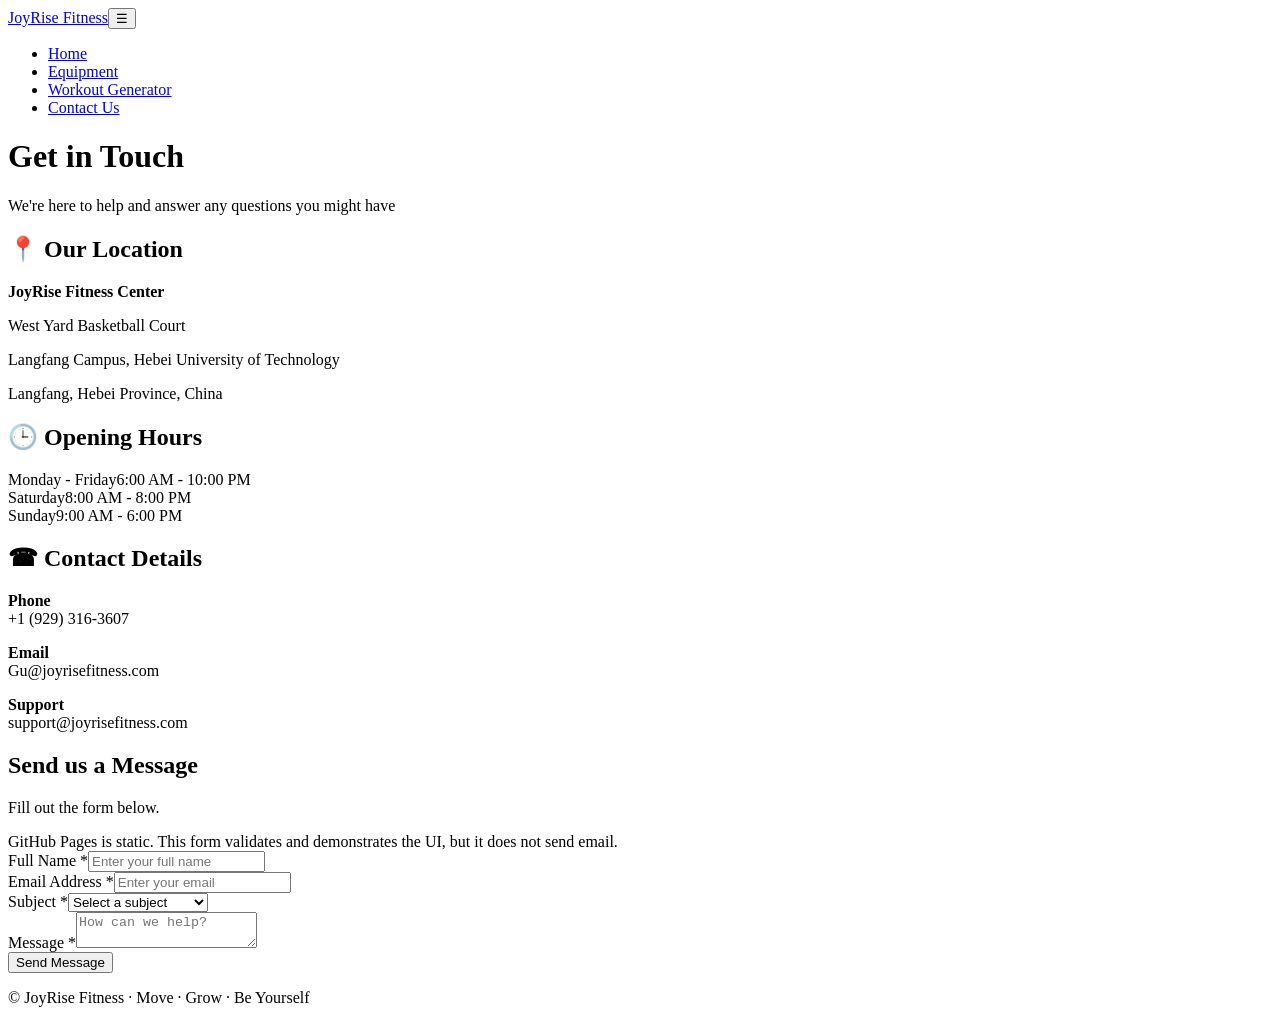
==== contact.html @ 9ea26938 "Add files via upload" ====
<!doctype html><html lang="en"><head><meta charset="utf-8"><meta name="viewport" content="width=device-width,initial-scale=1"><meta name="description" content="JoyRise Fitness — equipment tutorials and personalized workout planning."><title>Contact Us - JoyRise Fitness</title><link rel="stylesheet" href="assets/site.css"><link rel="icon" href="favicon.ico"></head><body><header class="glass-nav"><div class="nav-content"><a class="logo" href="index.html">JoyRise Fitness</a><button class="nav-toggle" aria-label="Toggle navigation">☰</button><ul class="nav-links"><li><a href="index.html">Home</a></li><li><a href="equipment.html">Equipment</a></li><li><a href="generator.html">Workout Generator</a></li><li><a href="contact.html">Contact Us</a></li></ul></div></header><main><div class="contact-container"><div class="contact-header"><h1 class="contact-title">Get in Touch</h1><p class="contact-subtitle">We're here to help and answer any questions you might have</p></div><div class="contact-content"><div class="contact-info-section"><section class="contact-info-card glass-card"><div class="info-header"><h2>📍 Our Location</h2></div><div class="info-content"><p><strong>JoyRise Fitness Center</strong></p><p>West Yard Basketball Court</p><p>Langfang Campus, Hebei University of Technology</p><p>Langfang, Hebei Province, China</p></div></section><section class="contact-info-card glass-card"><div class="info-header"><h2>🕒 Opening Hours</h2></div><div class="info-content"><div class="hours-row"><span>Monday - Friday</span><span>6:00 AM - 10:00 PM</span></div><div class="hours-row"><span>Saturday</span><span>8:00 AM - 8:00 PM</span></div><div class="hours-row"><span>Sunday</span><span>9:00 AM - 6:00 PM</span></div></div></section><section class="contact-info-card glass-card"><div class="info-header"><h2>☎ Contact Details</h2></div><div class="info-content"><p><strong>Phone</strong><br>+1 (929) 316-3607</p><p><strong>Email</strong><br>Gu@joyrisefitness.com</p><p><strong>Support</strong><br>support@joyrisefitness.com</p></div></section></div><section class="form-container glass-card"><div class="form-header"><h2>Send us a Message</h2><p>Fill out the form below.</p></div><div class="demo-note">GitHub Pages is static. This form validates and demonstrates the UI, but it does not send email.</div><div id="contactNotice" class="alert success" hidden></div><form id="contactForm"><div class="form-row"><div class="form-group"><label for="Name">Full Name *</label><input id="Name" class="form-input" required placeholder="Enter your full name"></div><div class="form-group"><label for="Email">Email Address *</label><input id="Email" type="email" class="form-input" required placeholder="Enter your email"></div></div><div class="form-group"><label for="Subject">Subject *</label><select id="Subject" class="form-select" required><option value="">Select a subject</option><option>Membership Inquiry</option><option>Personal Training</option><option>Group Classes</option><option>Equipment</option><option>Other</option></select></div><div class="form-group"><label for="Message">Message *</label><textarea id="Message" class="form-textarea" required placeholder="How can we help?"></textarea></div><button class="form-submit-btn" type="submit">Send Message</button></form></section></div></div></main><footer><p>&copy; <span data-year></span> JoyRise Fitness · Move · Grow · Be Yourself</p></footer><div id="toastRoot" class="toast-root"></div><script src="js/data.js"></script><script src="js/common.js"></script><script src="js/contact.js"></script></body></html>
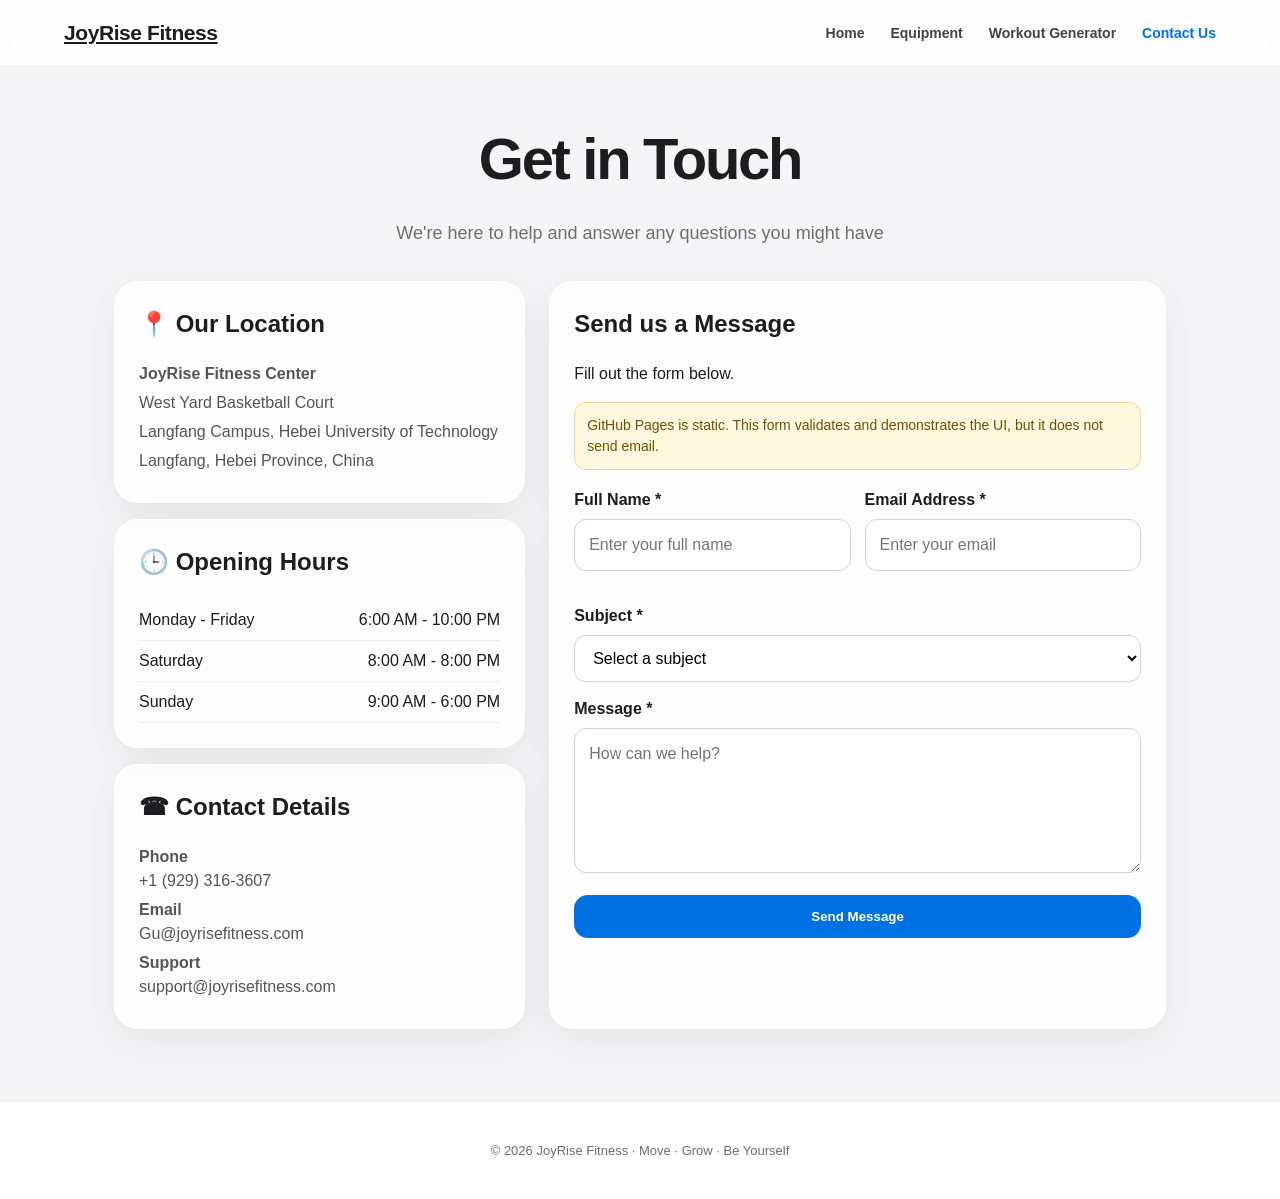
==== commit 96c949cd: "Fix GitHub Pages asset paths and static demo" ====
--- a/contact.html
+++ b/contact.html
@@ -1 +1 @@
-<!doctype html><html lang="en"><head><meta charset="utf-8"><meta name="viewport" content="width=device-width,initial-scale=1"><meta name="description" content="JoyRise Fitness — equipment tutorials and personalized workout planning."><title>Contact Us - JoyRise Fitness</title><link rel="stylesheet" href="assets/site.css"><link rel="icon" href="favicon.ico"></head><body><header class="glass-nav"><div class="nav-content"><a class="logo" href="index.html">JoyRise Fitness</a><button class="nav-toggle" aria-label="Toggle navigation">☰</button><ul class="nav-links"><li><a href="index.html">Home</a></li><li><a href="equipment.html">Equipment</a></li><li><a href="generator.html">Workout Generator</a></li><li><a href="contact.html">Contact Us</a></li></ul></div></header><main><div class="contact-container"><div class="contact-header"><h1 class="contact-title">Get in Touch</h1><p class="contact-subtitle">We're here to help and answer any questions you might have</p></div><div class="contact-content"><div class="contact-info-section"><section class="contact-info-card glass-card"><div class="info-header"><h2>📍 Our Location</h2></div><div class="info-content"><p><strong>JoyRise Fitness Center</strong></p><p>West Yard Basketball Court</p><p>Langfang Campus, Hebei University of Technology</p><p>Langfang, Hebei Province, China</p></div></section><section class="contact-info-card glass-card"><div class="info-header"><h2>🕒 Opening Hours</h2></div><div class="info-content"><div class="hours-row"><span>Monday - Friday</span><span>6:00 AM - 10:00 PM</span></div><div class="hours-row"><span>Saturday</span><span>8:00 AM - 8:00 PM</span></div><div class="hours-row"><span>Sunday</span><span>9:00 AM - 6:00 PM</span></div></div></section><section class="contact-info-card glass-card"><div class="info-header"><h2>☎ Contact Details</h2></div><div class="info-content"><p><strong>Phone</strong><br>+1 (929) 316-3607</p><p><strong>Email</strong><br>Gu@joyrisefitness.com</p><p><strong>Support</strong><br>support@joyrisefitness.com</p></div></section></div><section class="form-container glass-card"><div class="form-header"><h2>Send us a Message</h2><p>Fill out the form below.</p></div><div class="demo-note">GitHub Pages is static. This form validates and demonstrates the UI, but it does not send email.</div><div id="contactNotice" class="alert success" hidden></div><form id="contactForm"><div class="form-row"><div class="form-group"><label for="Name">Full Name *</label><input id="Name" class="form-input" required placeholder="Enter your full name"></div><div class="form-group"><label for="Email">Email Address *</label><input id="Email" type="email" class="form-input" required placeholder="Enter your email"></div></div><div class="form-group"><label for="Subject">Subject *</label><select id="Subject" class="form-select" required><option value="">Select a subject</option><option>Membership Inquiry</option><option>Personal Training</option><option>Group Classes</option><option>Equipment</option><option>Other</option></select></div><div class="form-group"><label for="Message">Message *</label><textarea id="Message" class="form-textarea" required placeholder="How can we help?"></textarea></div><button class="form-submit-btn" type="submit">Send Message</button></form></section></div></div></main><footer><p>&copy; <span data-year></span> JoyRise Fitness · Move · Grow · Be Yourself</p></footer><div id="toastRoot" class="toast-root"></div><script src="js/data.js"></script><script src="js/common.js"></script><script src="js/contact.js"></script></body></html>+<!doctype html><html lang="en"><head><meta charset="utf-8"><meta name="viewport" content="width=device-width,initial-scale=1"><meta name="description" content="JoyRise Fitness — equipment tutorials and personalized workout planning."><title>Contact Us - JoyRise Fitness</title><link rel="stylesheet" href="site.css"><link rel="icon" href="favicon.ico"></head><body><header class="glass-nav"><div class="nav-content"><a class="logo" href="index.html">JoyRise Fitness</a><button class="nav-toggle" aria-label="Toggle navigation">☰</button><ul class="nav-links"><li><a href="index.html">Home</a></li><li><a href="equipment.html">Equipment</a></li><li><a href="generator.html">Workout Generator</a></li><li><a href="contact.html">Contact Us</a></li></ul></div></header><main><div class="contact-container"><div class="contact-header"><h1 class="contact-title">Get in Touch</h1><p class="contact-subtitle">We're here to help and answer any questions you might have</p></div><div class="contact-content"><div class="contact-info-section"><section class="contact-info-card glass-card"><div class="info-header"><h2>📍 Our Location</h2></div><div class="info-content"><p><strong>JoyRise Fitness Center</strong></p><p>West Yard Basketball Court</p><p>Langfang Campus, Hebei University of Technology</p><p>Langfang, Hebei Province, China</p></div></section><section class="contact-info-card glass-card"><div class="info-header"><h2>🕒 Opening Hours</h2></div><div class="info-content"><div class="hours-row"><span>Monday - Friday</span><span>6:00 AM - 10:00 PM</span></div><div class="hours-row"><span>Saturday</span><span>8:00 AM - 8:00 PM</span></div><div class="hours-row"><span>Sunday</span><span>9:00 AM - 6:00 PM</span></div></div></section><section class="contact-info-card glass-card"><div class="info-header"><h2>☎ Contact Details</h2></div><div class="info-content"><p><strong>Phone</strong><br>+1 (929) 316-3607</p><p><strong>Email</strong><br>Gu@joyrisefitness.com</p><p><strong>Support</strong><br>support@joyrisefitness.com</p></div></section></div><section class="form-container glass-card"><div class="form-header"><h2>Send us a Message</h2><p>Fill out the form below.</p></div><div class="demo-note">GitHub Pages is static. This form validates and demonstrates the UI, but it does not send email.</div><div id="contactNotice" class="alert success" hidden></div><form id="contactForm"><div class="form-row"><div class="form-group"><label for="Name">Full Name *</label><input id="Name" class="form-input" required placeholder="Enter your full name"></div><div class="form-group"><label for="Email">Email Address *</label><input id="Email" type="email" class="form-input" required placeholder="Enter your email"></div></div><div class="form-group"><label for="Subject">Subject *</label><select id="Subject" class="form-select" required><option value="">Select a subject</option><option>Membership Inquiry</option><option>Personal Training</option><option>Group Classes</option><option>Equipment</option><option>Other</option></select></div><div class="form-group"><label for="Message">Message *</label><textarea id="Message" class="form-textarea" required placeholder="How can we help?"></textarea></div><button class="form-submit-btn" type="submit">Send Message</button></form></section></div></div></main><footer><p>&copy; <span data-year></span> JoyRise Fitness · Move · Grow · Be Yourself</p></footer><div id="toastRoot" class="toast-root"></div><script src="data.js"></script><script src="common.js"></script><script src="contact.js"></script></body></html>
--- a/site.css
+++ b/site.css
@@ -0,0 +1 @@
+:root{--blue:#0071e3;--blue2:#0077ed;--ink:#1d1d1f;--muted:#6e6e73;--line:#d2d2d7;--bg:#f5f5f7;--glass:rgba(255,255,255,.78);--red:#ff3b30}*{box-sizing:border-box}html{scroll-behavior:smooth}body{margin:0;font-family:-apple-system,BlinkMacSystemFont,"Segoe UI",Roboto,Arial,sans-serif;color:var(--ink);background:var(--bg);line-height:1.5}a{color:inherit}.glass-nav{position:sticky;top:0;z-index:50;background:rgba(255,255,255,.82);backdrop-filter:blur(20px);border-bottom:1px solid rgba(0,0,0,.08)}.nav-content{max-width:1200px;margin:auto;min-height:66px;padding:0 24px;display:flex;align-items:center;justify-content:space-between;gap:24px}.logo{font-weight:750;letter-spacing:-.02em;font-size:21px}.nav-links{display:flex;gap:26px;list-style:none;margin:0;padding:0}.nav-links a{text-decoration:none;color:#424245;font-size:14px;font-weight:600}.nav-links a:hover,.nav-links a.active{color:var(--blue)}.nav-toggle{display:none;background:none;border:0;font-size:24px}main{min-height:calc(100vh - 130px)}footer{padding:26px 20px;text-align:center;color:var(--muted);font-size:13px;background:#fff;border-top:1px solid #eee}.hero{height:min(70vh,720px);min-height:520px;position:relative;overflow:hidden;background:#111}.slides,.slide{position:absolute;inset:0;width:100%;height:100%}.slide{object-fit:cover;opacity:0;transition:opacity 1s ease,transform .15s linear;transform:scale(1.04)}.slide.active{opacity:1}.overlay{position:absolute;inset:0;background:linear-gradient(90deg,rgba(0,0,0,.58),rgba(0,0,0,.15) 60%,rgba(0,0,0,.2))}.slogan-center{position:absolute;z-index:2;left:8%;top:50%;transform:translateY(-50%);color:#fff;max-width:760px}.slogan-center h1{font-size:clamp(40px,6vw,76px);line-height:1.02;letter-spacing:-.045em;margin:0 0 16px}.slogan-center p{font-size:clamp(18px,2vw,24px);max-width:620px;color:rgba(255,255,255,.9);margin-bottom:28px}.btn-reserve,.btn,.primary-action,.generate-btn,.save-plan-btn{border:0;border-radius:999px;background:var(--blue);color:#fff;text-decoration:none;padding:12px 22px;font-weight:650;cursor:pointer;display:inline-flex;align-items:center;justify-content:center}.btn:hover,.btn-reserve:hover,.primary-action:hover,.generate-btn:hover,.save-plan-btn:hover{background:var(--blue2);transform:translateY(-1px)}.occupancy{max-width:760px;margin:52px auto;padding:30px;text-align:center}.glass,.glass-card{background:var(--glass);backdrop-filter:blur(22px);border:1px solid rgba(255,255,255,.65);box-shadow:0 12px 40px rgba(0,0,0,.07);border-radius:24px}.occupancy h2,.popular h2,.eq-list>h1{margin:0 0 16px;letter-spacing:-.03em}.bar{height:15px;background:#e8e8ed;border-radius:99px;overflow:hidden}.fill{height:100%;background:linear-gradient(90deg,#34c759,var(--blue));transition:width .6s}.high{color:#d70015;font-weight:700}.low{color:#198038;font-weight:700}.popular{max-width:1200px;margin:0 auto 70px;padding:0 24px}.popular h2{text-align:center;font-size:32px;margin-bottom:26px}.cards{display:grid;grid-template-columns:repeat(3,minmax(0,1fr));gap:22px}.card{background:#fff;border-radius:20px;overflow:hidden;box-shadow:0 10px 30px rgba(0,0,0,.06);display:flex;flex-direction:column;transition:.25s}.card:hover{transform:translateY(-5px);box-shadow:0 16px 44px rgba(0,0,0,.1)}.card img{width:100%;height:210px;object-fit:cover}.card h3,.card h4{margin:18px 18px 4px;font-size:20px}.card .part,.card .desc,.card p{margin:0 18px 10px;color:var(--muted)}.card .desc{flex:1;color:#555}.card .foot{display:flex;align-items:center;justify-content:space-between;padding:12px 18px 18px}.card .btn{padding:8px 15px;font-size:14px}.heart{font-size:24px;background:none;border:0;color:#c7c7cc;cursor:pointer}.heart.on{color:#ff2d55}.reveal{opacity:0;transform:translateY(18px);transition:.55s}.reveal.visible{opacity:1;transform:none}.page-shell{max-width:1200px;margin:0 auto;padding:48px 24px 72px}.page-hero{text-align:center;margin-bottom:34px}.page-hero h1{font-size:clamp(36px,5vw,56px);letter-spacing:-.04em;margin:0 0 8px}.page-hero p{color:var(--muted);font-size:18px}.eq-list{padding:34px}.eq-list .cards{grid-template-columns:repeat(3,minmax(0,1fr))}.filter-bar{display:grid;grid-template-columns:2fr 1fr 1fr auto auto;gap:12px;margin-bottom:16px}.filter-bar input,.filter-bar select,.form-input,.form-select,.form-textarea{width:100%;padding:13px 14px;border:1px solid var(--line);border-radius:12px;background:#fff;font:inherit}.filter-bar button{border:0;border-radius:12px;padding:0 18px;font-weight:650;cursor:pointer}.filter-bar button[type=submit]{background:var(--blue);color:#fff}.filter-bar .secondary{background:#eeeef0}.list-meta{display:flex;justify-content:flex-end;color:var(--muted);font-size:14px;margin:0 0 18px}.paging{display:flex;justify-content:center;gap:8px;margin-top:28px}.paging button{width:38px;height:38px;border-radius:50%;border:0;background:#eee;cursor:pointer}.paging button.on{background:var(--blue);color:#fff}.empty-state{text-align:center;padding:42px 20px;color:var(--muted)}.empty-state.wide{grid-column:1/-1}.equipment-detail{max-width:1180px;margin:0 auto;padding:48px 24px 72px}.detail-header{padding:34px}.breadcrumb{display:flex;gap:10px;color:var(--muted);font-size:14px;margin-bottom:28px}.breadcrumb a{color:var(--blue);text-decoration:none}.header-content{display:grid;grid-template-columns:1.15fr .85fr;gap:38px;align-items:center}.equipment-title{font-size:clamp(38px,5vw,60px);line-height:1.02;letter-spacing:-.045em;margin:0 0 18px}.equipment-meta{display:flex;gap:8px;flex-wrap:wrap}.meta-tag,.chips span{background:#f0f0f2;border-radius:999px;padding:8px 12px;font-size:13px}.equipment-description{font-size:19px;color:var(--muted);margin:20px 0}.equipment-stats{display:grid;grid-template-columns:repeat(4,1fr);gap:10px;margin:20px 0}.equipment-stats>div{background:#f5f5f7;border-radius:16px;padding:15px;text-align:center}.equipment-stats b{display:block;font-size:19px}.equipment-stats span{font-size:12px;color:var(--muted)}.header-image img{width:100%;height:390px;object-fit:cover;border-radius:20px}.primary-action.saved{background:#ff2d55}.detail-grid-static{display:grid;grid-template-columns:1fr 1fr;gap:24px;margin-top:24px}.section-card{padding:26px}.section-card h2{margin-top:0;font-size:26px}.video-wrap{aspect-ratio:16/9;background:#000;border-radius:16px;overflow:hidden}.video-wrap iframe{width:100%;height:100%;border:0}.steps{padding-left:24px}.steps li{padding:9px 0}.chips{display:flex;flex-wrap:wrap;gap:8px}.tip-box{background:#eaf4ff;border-radius:16px;padding:16px;margin-top:20px}.muted{color:var(--muted);font-size:13px}.gen-container{max-width:1100px;margin:auto;padding:48px 24px 72px}.gen-header{text-align:center;margin-bottom:34px}.gen-title{font-size:clamp(38px,5vw,58px);letter-spacing:-.04em;margin:0}.gen-subtitle{font-size:18px;color:var(--muted)}.form-section,.plan-section{padding:30px;margin-bottom:24px}.gen-form{max-width:700px;margin:auto}.form-row{display:grid;grid-template-columns:1fr 1fr;gap:18px;margin-bottom:18px}.form-group label{font-weight:650;display:block;margin:0 0 7px}.form-group.full-width{grid-column:1/-1}.generate-btn{width:100%;border-radius:14px;font-size:16px;padding:14px}.result-section{scroll-margin-top:90px;margin:34px 0}.section-header{text-align:center;margin-bottom:20px}.exercises-grid{display:grid;grid-template-columns:repeat(3,1fr);gap:18px}.exercise-card{background:#fff;border:2px solid transparent;border-radius:18px;overflow:hidden;box-shadow:0 8px 26px rgba(0,0,0,.06);cursor:pointer;transition:.2s;position:relative}.exercise-card.selected{border-color:var(--blue);transform:translateY(-3px)}.exercise-card.selected:after{content:'✓';position:absolute;right:12px;top:12px;background:var(--blue);color:white;width:28px;height:28px;border-radius:50%;display:grid;place-items:center;font-weight:800}.exercise-card img{width:100%;height:190px;object-fit:cover}.exercise-content{padding:16px}.exercise-content h3{margin:0 0 5px}.exercise-content p,.exercise-content small{color:var(--muted)}.save-actions{text-align:center;margin:20px 0}.plan-list{display:grid;grid-template-columns:repeat(3,1fr);gap:14px}.plan-item{background:#fff;border-radius:16px;overflow:hidden;box-shadow:0 8px 24px rgba(0,0,0,.05)}.plan-card{display:flex;color:inherit;text-decoration:none;align-items:center;gap:14px;padding:12px}.plan-card img{width:90px;height:72px;object-fit:cover;border-radius:10px}.plan-card h4{margin:0 0 4px}.plan-card span{color:var(--muted);font-size:13px}.delete-btn{width:100%;border:0;background:#fff0f0;color:#d70015;padding:10px;cursor:pointer;font-weight:650}.contact-container{max-width:1100px;margin:auto;padding:48px 24px 72px}.contact-header{text-align:center;margin-bottom:34px}.contact-title{font-size:clamp(40px,5vw,58px);letter-spacing:-.04em;margin:0}.contact-subtitle{color:var(--muted);font-size:18px}.contact-content{display:grid;grid-template-columns:.8fr 1.2fr;gap:24px}.contact-info-section{display:grid;gap:16px}.contact-info-card,.form-container{padding:24px}.info-header h2,.form-header h2{margin-top:0}.info-content p{margin:5px 0;color:#555}.hours-row{display:flex;justify-content:space-between;gap:15px;padding:8px 0;border-bottom:1px solid #eee}.form-row{display:grid;grid-template-columns:1fr 1fr;gap:14px}.form-group{margin-bottom:15px}.form-textarea{min-height:145px;resize:vertical}.form-submit-btn{width:100%;padding:14px;border:0;border-radius:14px;background:var(--blue);color:#fff;font-weight:700;cursor:pointer}.alert.success{background:#e9f8ee;border:1px solid #9ddeae;color:#16652c;padding:14px;border-radius:12px;margin-bottom:16px}.demo-note{background:#fff7df;border:1px solid #f2d78d;color:#6e5300;padding:12px;border-radius:12px;margin-bottom:18px;font-size:14px}.toast-root{position:fixed;right:20px;top:86px;z-index:999}.toast{background:#1d1d1f;color:#fff;padding:12px 16px;border-radius:12px;margin-top:8px;box-shadow:0 8px 30px rgba(0,0,0,.18);opacity:0;transform:translateY(-8px);transition:.22s}.toast.show{opacity:1;transform:none}.toast.warning{background:#8a6100}.toast.error{background:#b42318}@media(max-width:900px){.cards,.eq-list .cards,.exercises-grid,.plan-list{grid-template-columns:repeat(2,1fr)}.header-content,.detail-grid-static,.contact-content{grid-template-columns:1fr}.header-image img{height:330px}.filter-bar{grid-template-columns:1fr 1fr}.filter-bar input{grid-column:1/-1}.equipment-stats{grid-template-columns:repeat(2,1fr)}}@media(max-width:650px){.nav-content{padding:0 16px}.nav-toggle{display:block}.nav-links{display:none;position:absolute;left:12px;right:12px;top:62px;background:rgba(255,255,255,.97);border-radius:16px;box-shadow:0 14px 36px rgba(0,0,0,.12);padding:12px;flex-direction:column;gap:0}.nav-links.open{display:flex}.nav-links a{display:block;padding:10px}.hero{min-height:560px}.slogan-center{left:24px;right:24px}.cards,.eq-list .cards,.exercises-grid,.plan-list{grid-template-columns:1fr}.eq-list{padding:20px}.filter-bar{grid-template-columns:1fr}.filter-bar input{grid-column:auto}.form-row{grid-template-columns:1fr}.equipment-detail,.gen-container,.contact-container,.page-shell{padding-left:16px;padding-right:16px}.detail-header{padding:22px}.equipment-stats{grid-template-columns:1fr 1fr}.header-image img{height:260px}.contact-content{grid-template-columns:1fr}.plan-card img{width:80px}}
